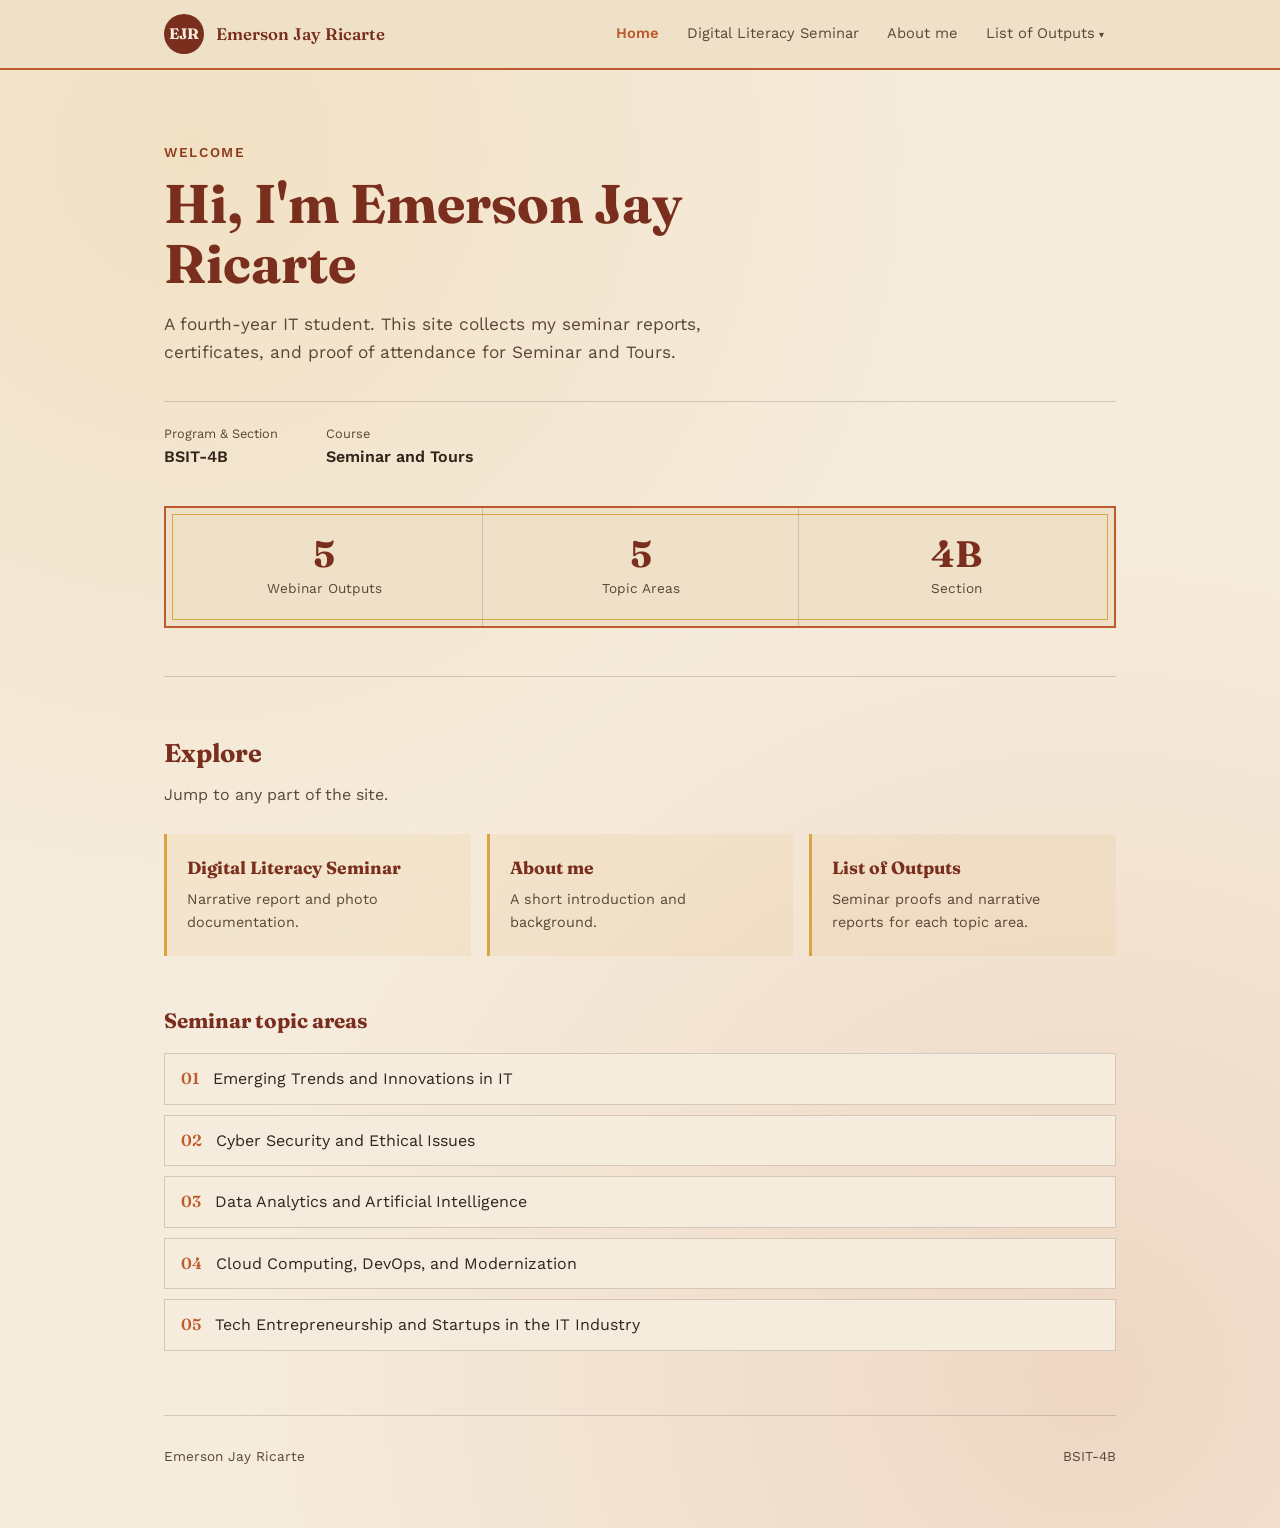
==== index.html @ 51076108 "Add files via upload" ====
<!DOCTYPE html>
<html lang="en">
<head>
<meta charset="UTF-8">
<meta name="viewport" content="width=device-width, initial-scale=1.0">
<title>Emerson Jay Ricarte — Home</title>
<meta name="description" content="Home page of Emerson Jay Ricarte's course requirement site.">
<link rel="preconnect" href="https://fonts.googleapis.com">
<link rel="preconnect" href="https://fonts.gstatic.com" crossorigin>
<link href="https://fonts.googleapis.com/css2?family=Fraunces:opsz,wght@9..144,400;9..144,600;9..144,700&family=Work+Sans:wght@400;500;600&family=Petit+Formal+Script&display=swap" rel="stylesheet">
<link rel="stylesheet" href="style.css">
<style>
.hero{ padding: 72px 0 48px; border-bottom: 1px solid var(--line); }
.hero .eyebrow{ text-transform: uppercase; letter-spacing: 0.12em; font-weight: 600; }
.hero h1{ font-size: clamp(2.2rem, 6vw, 3.4rem); font-weight: 700; line-height: 1.1; max-width: 16ch; }
.hero .intro{ margin-top: 18px; max-width: 52ch; color: var(--ink-soft); font-size: 1.08rem; }
.hero-facts{ display: flex; flex-wrap: wrap; gap: 14px 48px; margin-top: 34px; padding-top: 22px; border-top: 1px solid var(--line); }
.hero-facts .label{ font-size: 0.8rem; color: var(--ink-soft); }
.hero-facts .value{ font-weight: 600; color: var(--ink); }
.stats{ display: grid; grid-template-columns: repeat(3, 1fr); margin-top: 36px; background: var(--paper-deep); border: 2px solid var(--rust); position: relative; }
.stats::before{ content: ""; position: absolute; inset: 6px; border: 1px solid var(--gold); pointer-events: none; }
.stat{ padding: 26px 12px; text-align: center; }
.stat + .stat{ border-left: 1px solid var(--line); }
.stat .num{ display: block; font-family: 'Fraunces', serif; font-size: 2.3rem; font-weight: 700; color: var(--maroon); line-height: 1.1; }
.stat .cap{ display: block; margin-top: 4px; font-size: 0.85rem; color: var(--ink-soft); }
.explore{ padding: 56px 0 24px; }
.explore h2{ font-size: 1.6rem; }
.explore .lead{ margin: 8px 0 26px; color: var(--ink-soft); }
.card-grid{ display: grid; grid-template-columns: repeat(auto-fit, minmax(220px, 1fr)); gap: 16px; }
.card{ display: block; padding: 20px 20px 22px; text-decoration: none; background: rgba(217,164,65,0.10); border-left: 3px solid var(--gold); transition: transform .15s ease, background .15s ease; }
.card:hover{ transform: translateY(-2px); background: rgba(217,164,65,0.20); }
.card h3{ font-size: 1.1rem; margin-bottom: 6px; }
.card p{ margin: 0; color: var(--ink-soft); font-size: 0.9rem; }
.topics{ padding: 24px 0 64px; }
.topics h2{ font-size: 1.3rem; margin-bottom: 16px; }
.topic-list{ list-style: none; margin: 0; padding: 0; display: grid; gap: 10px; counter-reset: topic; }
.topic-list li{ counter-increment: topic; }
.topic-list a{ display: flex; align-items: center; gap: 14px; padding: 12px 16px; text-decoration: none; color: var(--ink); border: 1px solid var(--line); background: var(--paper); }
.topic-list a::before{ content: counter(topic, decimal-leading-zero); font-family: 'Fraunces', serif; font-weight: 600; color: var(--rust); }
.topic-list a:hover{ border-color: var(--rust); color: var(--rust-deep); }
@media (max-width: 560px){ .hero{ padding-top: 44px; } .stat .num{ font-size: 1.8rem; } }
</style>
</head>
<body>

<header class="site-header">
    <div class="site-header-inner">
      <a class="brand" href="about-me.html"><span class="brand-logo">EJR</span><span class="brand-name">Emerson Jay Ricarte</span></a>
      <nav class="site-nav"><ul><li class="current"><a href="index.html">Home</a></li>
        <li class=""><a href="digital-literacy-seminar.html">Digital Literacy Seminar</a></li>
        <li class=""><a href="about-me.html">About me</a></li>
        <li class="has-sub "><a href="list-of-outputs.html">List of Outputs</a><ul class="sub-nav">
          <li class=""><a href="emerging-trends-and-innovations-in-it.html">Emerging Trends and Innovations in IT</a></li>
          <li class=""><a href="cyber-security-and-ethical-issues.html">Cyber Security and Ethical Issues</a></li>
          <li class=""><a href="data-analytics-and-artificial-intelligence.html">Data Analytics and Artificial Intelligence</a></li>
          <li class=""><a href="cloud-computing-devops-and-modernization.html">Cloud Computing, DevOps, and Modernization</a></li>
          <li class=""><a href="tech-entrepreneurship-and-startups-in-the-it-industry.html">Tech Entrepreneurship and Startups in the IT Industry</a></li></ul></li></ul></nav>
    </div>
  </header>

<div class="wrap">
  <section class="hero">
    <div class="eyebrow">Welcome</div>
    <h1>Hi, I'm Emerson Jay Ricarte</h1>
    <p class="intro">A fourth-year IT student. This site collects my seminar reports, certificates, and proof of attendance for Seminar and Tours.</p>
    <div class="hero-facts">
      <div><div class="label">Program &amp; Section</div><div class="value">BSIT-4B</div></div>
      <div><div class="label">Course</div><div class="value">Seminar and Tours</div></div>
    </div>
    <div class="stats">
      <div class="stat"><span class="num">5</span><span class="cap">Webinar Outputs</span></div>
      <div class="stat"><span class="num">5</span><span class="cap">Topic Areas</span></div>
      <div class="stat"><span class="num">4B</span><span class="cap">Section</span></div>
    </div>
  </section>

  <section class="explore">
    <h2>Explore</h2>
    <p class="lead">Jump to any part of the site.</p>
    <div class="card-grid">
      <a class="card" href="digital-literacy-seminar.html"><h3>Digital Literacy Seminar</h3><p>Narrative report and photo documentation.</p></a>
      <a class="card" href="about-me.html"><h3>About me</h3><p>A short introduction and background.</p></a>
      <a class="card" href="list-of-outputs.html"><h3>List of Outputs</h3><p>Seminar proofs and narrative reports for each topic area.</p></a>
    </div>
  </section>

  <section class="topics">
    <h2>Seminar topic areas</h2>
    <ul class="topic-list">
      <li><a href="emerging-trends-and-innovations-in-it.html">Emerging Trends and Innovations in IT</a></li>
      <li><a href="cyber-security-and-ethical-issues.html">Cyber Security and Ethical Issues</a></li>
      <li><a href="data-analytics-and-artificial-intelligence.html">Data Analytics and Artificial Intelligence</a></li>
      <li><a href="cloud-computing-devops-and-modernization.html">Cloud Computing, DevOps, and Modernization</a></li>
      <li><a href="tech-entrepreneurship-and-startups-in-the-it-industry.html">Tech Entrepreneurship and Startups in the IT Industry</a></li>
    </ul>
  </section>

  <footer>
    <span>Emerson Jay Ricarte</span>
    <span>BSIT-4B</span>
  </footer>
</div>

<script src="script.js" defer></script>
</body>
</html>
---- style.css ----
:root{
  --paper: #F6ECDD;
  --paper-deep: #EFE0C8;
  --ink: #33231A;
  --ink-soft: #5A4636;
  --rust: #BE5A2B;
  --rust-deep: #8F3E1E;
  --gold: #D9A441;
  --maroon: #7A2E1D;
  --line: rgba(51, 35, 26, 0.18);
  --content-max: 760px;
}

@media (min-width: 900px){
  :root{ --content-max: 880px; }
}

@media (min-width: 1200px){
  :root{ --content-max: 1000px; }
}

@media (min-width: 1500px){
  :root{ --content-max: 1120px; }
}

*{ box-sizing: border-box; }

html, body{
  margin:0;
  padding:0;
  background: var(--paper);
  color: var(--ink);
  font-family: 'Work Sans', sans-serif;
  line-height: 1.6;
}

body{
  background-image:
    radial-gradient(circle at 15% 10%, rgba(217,164,65,0.16), transparent 45%),
    radial-gradient(circle at 85% 90%, rgba(190,90,43,0.14), transparent 50%);
}

h1, h2, h3{
  font-family: 'Fraunces', serif;
  color: var(--maroon);
  margin: 0;
}

a{ color: var(--rust-deep); }

.wrap{
  max-width: var(--content-max);
  margin: 0 auto;
  padding: 0 24px;
}

/* ---------- SITE NAV ---------- */
.site-header{
  background: var(--paper-deep);
  border-bottom: 2px solid var(--rust);
  position: sticky;
  top: 0;
  z-index: 50;
}

.site-header-inner{
  max-width: var(--content-max);
  margin: 0 auto;
  padding: 14px 24px;
  display: flex;
  align-items: center;
  justify-content: space-between;
  flex-wrap: wrap;
  gap: 14px;
}

.brand{
  display: flex;
  align-items: center;
  gap: 12px;
  text-decoration: none;
}

.brand-logo{
  width: 40px;
  height: 40px;
  border-radius: 50%;
  background: var(--maroon);
  color: var(--paper);
  font-family: 'Fraunces', serif;
  font-weight: 700;
  font-size: 0.95rem;
  display: flex;
  align-items: center;
  justify-content: center;
  flex-shrink: 0;
}

.brand-name{
  font-family: 'Fraunces', serif;
  color: var(--maroon);
  font-weight: 600;
  font-size: 1.05rem;
  text-decoration: none;
}

.site-nav{
  display: flex;
}

.site-nav > ul{
  list-style: none;
  display: flex;
  align-items: center;
  gap: 4px;
  margin: 0;
  padding: 0;
  flex-wrap: wrap;
}

.site-nav a{
  display: block;
  padding: 8px 12px;
  text-decoration: none;
  color: var(--ink-soft);
  font-size: 0.92rem;
  border-radius: 4px;
  white-space: nowrap;
}

.site-nav > ul > li > a:hover{
  background: rgba(190,90,43,0.10);
  color: var(--rust-deep);
}

.site-nav > ul > li.current > a,
.site-nav > ul > li.has-sub.current > a{
  color: var(--rust);
  font-weight: 600;
}

.site-nav li.has-sub{
  position: relative;
}

.site-nav .sub-nav{
  list-style: none;
  margin: 0;
  padding: 6px;
  position: absolute;
  top: 100%;
  left: 0;
  min-width: 260px;
  background: var(--paper);
  border: 1px solid var(--line);
  box-shadow: 0 8px 20px rgba(51,35,26,0.12);
  display: none;
  z-index: 20;
}

.site-nav li.has-sub:hover .sub-nav,
.site-nav li.has-sub:focus-within .sub-nav,
.site-nav li.has-sub.open .sub-nav{
  display: block;
}

.site-nav .sub-nav li a{
  font-size: 0.86rem;
  padding: 8px 10px;
}

.site-nav .sub-nav li.current a{
  color: var(--rust);
  font-weight: 600;
  background: rgba(217,164,65,0.14);
}

.site-nav .has-sub > a .caret{
  display: inline-block;
  margin-left: 4px;
  font-size: 0.7em;
  transition: transform 0.15s ease;
}

.site-nav .has-sub.open > a .caret{
  transform: rotate(180deg);
}

@media (max-width: 720px){
  .site-header-inner{ flex-direction: column; align-items: flex-start; }
  .site-nav{ width: 100%; }
  .site-nav > ul{ flex-direction: column; align-items: flex-start; width: 100%; }
  .site-nav .sub-nav{ position: static; display: block; border: none; box-shadow: none; padding-left: 14px; background: transparent; }
  .site-nav li.has-sub .sub-nav{ display: none; }
  .site-nav li.has-sub.current .sub-nav,
  .site-nav li.has-sub.open .sub-nav{ display: block; }
}

/* ---------- PAGE HEADER ---------- */
.page-header{
  padding: 56px 0 40px;
  border-bottom: 1px solid var(--line);
}

.eyebrow{
  font-size: 0.85rem;
  color: var(--rust-deep);
  letter-spacing: 0.02em;
  margin-bottom: 10px;
}

.page-header h1{
  font-size: clamp(2rem, 5vw, 2.9rem);
  font-weight: 700;
  line-height: 1.15;
  max-width: 18ch;
}

.page-header p.subhead{
  margin-top: 14px;
  max-width: 46ch;
  color: var(--ink-soft);
  font-size: 1.05rem;
}

.byline{
  margin-top: 26px;
  display:flex;
  align-items: baseline;
  gap: 10px;
  font-size: 0.95rem;
  color: var(--ink-soft);
}

.byline strong{
  font-family: 'Fraunces', serif;
  color: var(--maroon);
  font-size: 1.05rem;
}

/* ---------- CERTIFICATE CARD ---------- */
.certificate{
  margin: 48px 0;
  padding: 46px 40px;
  background: var(--paper-deep);
  border: 2px solid var(--rust);
  position: relative;
}

.certificate::before{
  content: "";
  position: absolute;
  inset: 10px;
  border: 1px solid var(--gold);
  pointer-events: none;
}

.certificate .kicker{
  text-align: center;
  color: var(--rust-deep);
  font-size: 0.8rem;
  letter-spacing: 0.08em;
}

.certificate .cert-title{
  text-align: center;
  font-size: 1.6rem;
  margin-top: 8px;
}

.certificate .cert-name{
  text-align: center;
  font-family: 'Petit Formal Script', cursive;
  font-size: 2.6rem;
  color: var(--maroon);
  margin: 22px 0 10px;
}

.certificate .cert-body{
  text-align: center;
  color: var(--ink-soft);
  max-width: 50ch;
  margin: 0 auto;
  font-size: 0.98rem;
}

.certificate .cert-meta{
  display:flex;
  justify-content: space-between;
  margin-top: 34px;
  padding-top: 18px;
  border-top: 1px dashed var(--line);
  font-size: 0.85rem;
  color: var(--ink-soft);
}

/* ---------- CERTIFICATE PHOTO ---------- */
.cert-photo-wrap{
  margin: 48px 0;
  padding: 14px;
  background: var(--paper-deep);
  border: 2px solid var(--rust);
  position: relative;
}

.cert-photo-wrap::before{
  content: "";
  position: absolute;
  inset: 8px;
  border: 1px solid var(--gold);
  pointer-events: none;
}

.cert-photo-wrap img{
  display: block;
  width: 100%;
  height: auto;
  border: 1px solid var(--line);
}

.cert-photo-caption{
  text-align: center;
  margin-top: 14px;
  color: var(--ink-soft);
  font-size: 0.85rem;
  letter-spacing: 0.02em;
}

/* ---------- REPORT ---------- */
.report h2{
  font-size: 1.5rem;
  margin-bottom: 4px;
}

.report .section-tag{
  color: var(--rust-deep);
  font-size: 0.85rem;
  margin-bottom: 18px;
}

.report p{
  color: var(--ink-soft);
  margin: 0 0 18px;
}

.report{
  padding: 12px 0 56px;
}

.pullquote{
  border-left: 3px solid var(--rust);
  padding-left: 20px;
  margin: 30px 0;
  font-family: 'Fraunces', serif;
  font-size: 1.15rem;
  color: var(--maroon);
  font-style: italic;
}

/* ---------- TAKEAWAYS ---------- */
.takeaways{
  padding: 40px 0 60px;
  border-top: 1px solid var(--line);
}

.takeaways h2{
  font-size: 1.4rem;
  margin-bottom: 24px;
}

.takeaway-list{
  display: grid;
  gap: 18px;
}

.takeaway-item{
  display:flex;
  gap: 16px;
  padding: 18px 20px;
  background: rgba(217,164,65,0.10);
  border-left: 3px solid var(--gold);
}

.takeaway-item .num{
  font-family: 'Fraunces', serif;
  color: var(--rust);
  font-weight: 600;
  font-size: 1.1rem;
  min-width: 1.5em;
}

.takeaway-item p{
  margin: 0;
  color: var(--ink-soft);
}

/* ---------- PLACEHOLDER PAGES ---------- */
.placeholder{
  padding: 90px 0 110px;
  text-align: center;
}

.placeholder .eyebrow{ text-align: center; }

.placeholder h1{
  font-size: clamp(1.7rem, 4.5vw, 2.4rem);
  max-width: none;
}

.placeholder p{
  margin: 18px auto 0;
  max-width: 44ch;
  color: var(--ink-soft);
}

.placeholder .badge{
  display: inline-block;
  margin-top: 26px;
  padding: 6px 16px;
  border: 1px dashed var(--rust);
  border-radius: 999px;
  color: var(--rust-deep);
  font-size: 0.8rem;
  letter-spacing: 0.04em;
}

/* ---------- FOOTER ---------- */
footer{
  padding: 30px 0 60px;
  border-top: 1px solid var(--line);
  color: var(--ink-soft);
  font-size: 0.85rem;
  display:flex;
  justify-content: space-between;
  flex-wrap: wrap;
  gap: 10px;
}

@media (max-width: 560px){
  .certificate{ padding: 32px 20px; }
  .certificate .cert-name{ font-size: 2rem; }
  .cert-meta{ flex-direction: column; gap: 6px; }
  footer{ flex-direction: column; }
}

/* ---------- ZOOMABLE IMAGES / LIGHTBOX ---------- */
.wrap img{
  cursor: zoom-in;
}

.lightbox-overlay{
  position: fixed;
  inset: 0;
  background: rgba(20, 14, 10, 0.92);
  z-index: 1000;
  display: flex;
  align-items: center;
  justify-content: center;
  padding: 60px 24px;
  overflow: auto;
  opacity: 0;
  animation: lightbox-fade-in 0.15s ease forwards;
}

@keyframes lightbox-fade-in{
  from{ opacity: 0; }
  to{ opacity: 1; }
}

.lightbox-overlay img{
  max-width: 90vw;
  max-height: 82vh;
  width: auto;
  height: auto;
  display: block;
  margin: auto;
  cursor: zoom-in;
  border: 2px solid var(--gold);
  box-shadow: 0 20px 60px rgba(0,0,0,0.5);
  background: var(--paper);
}

.lightbox-overlay img.is-zoomed{
  max-width: none;
  max-height: none;
  cursor: zoom-out;
}

.lightbox-close{
  position: fixed;
  top: 16px;
  right: 20px;
  width: 40px;
  height: 40px;
  border-radius: 50%;
  background: rgba(246,236,221,0.14);
  color: var(--paper);
  border: 1px solid rgba(246,236,221,0.4);
  font-size: 1.3rem;
  line-height: 1;
  cursor: pointer;
  display: flex;
  align-items: center;
  justify-content: center;
  z-index: 1001;
}

.lightbox-close:hover{
  background: rgba(246,236,221,0.24);
}

.lightbox-hint{
  position: fixed;
  bottom: 16px;
  left: 50%;
  transform: translateX(-50%);
  color: rgba(246,236,221,0.75);
  font-size: 0.78rem;
  letter-spacing: 0.02em;
  z-index: 1001;
  text-align: center;
  white-space: nowrap;
}

@media (max-width: 560px){
  .lightbox-overlay{ padding: 40px 12px; }
  .lightbox-hint{ font-size: 0.7rem; white-space: normal; padding: 0 16px; }
}
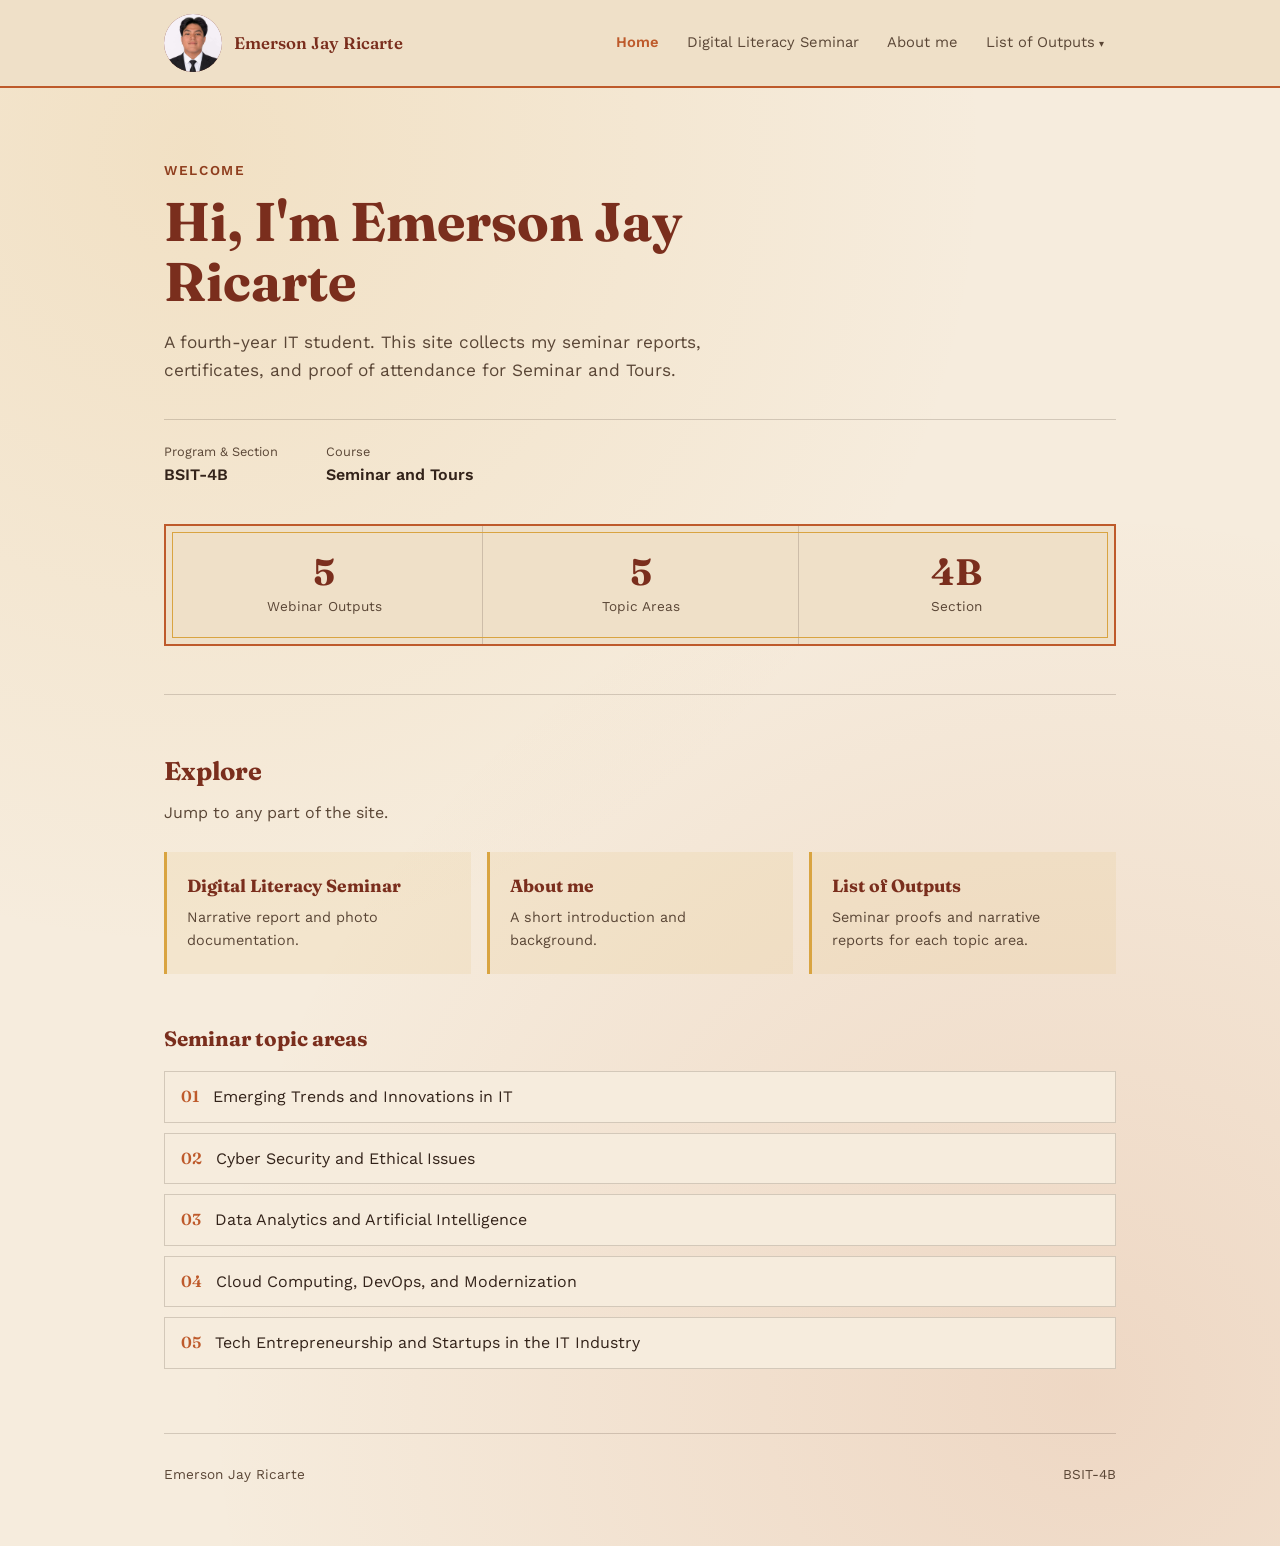
==== commit 9dc4b354: "Update index.html" ====
--- a/index.html
+++ b/index.html
@@ -45,7 +45,7 @@
 
 <header class="site-header">
     <div class="site-header-inner">
-      <a class="brand" href="about-me.html"><span class="brand-logo">EJR</span><span class="brand-name">Emerson Jay Ricarte</span></a>
+      <a class="brand" href="about-me.html"><span class="brand-logo"><img src="profile.jpg" alt="Emerson Jay Ricarte"></span><span class="brand-name">Emerson Jay Ricarte</span></a>
       <nav class="site-nav"><ul><li class="current"><a href="index.html">Home</a></li>
         <li class=""><a href="digital-literacy-seminar.html">Digital Literacy Seminar</a></li>
         <li class=""><a href="about-me.html">About me</a></li>
--- a/style.css
+++ b/style.css
@@ -1,4 +1,9 @@
 :root{
+  --paper: #F6ECDD;
+  --paper-deep: #EFE0C8;
+  --ink: #33231A;
+  --ink-soft: #5A4636;
+  --rust: #BE5A2B;:root{
   --paper: #F6ECDD;
   --paper-deep: #EFE0C8;
   --ink: #33231A;
@@ -82,8 +87,8 @@
 }
 
 .brand-logo{
-  width: 40px;
-  height: 40px;
+  width: 58px;
+  height: 58px;
   border-radius: 50%;
   background: var(--maroon);
   color: var(--paper);
@@ -94,6 +99,15 @@
   align-items: center;
   justify-content: center;
   flex-shrink: 0;
+  overflow: hidden;
+}
+
+.brand-logo img{
+  width: 100%;
+  height: 100%;
+  object-fit: cover;
+  object-position: center 30%;
+  display: block;
 }
 
 .brand-name{
@@ -526,3 +540,525 @@
   .lightbox-overlay{ padding: 40px 12px; }
   .lightbox-hint{ font-size: 0.7rem; white-space: normal; padding: 0 16px; }
 }
+  --rust-deep: #8F3E1E;
+  --gold: #D9A441;
+  --maroon: #7A2E1D;
+  --line: rgba(51, 35, 26, 0.18);
+  --content-max: 760px;
+}
+
+@media (min-width: 900px){
+  :root{ --content-max: 880px; }
+}
+
+@media (min-width: 1200px){
+  :root{ --content-max: 1000px; }
+}
+
+@media (min-width: 1500px){
+  :root{ --content-max: 1120px; }
+}
+
+*{ box-sizing: border-box; }
+
+html, body{
+  margin:0;
+  padding:0;
+  background: var(--paper);
+  color: var(--ink);
+  font-family: 'Work Sans', sans-serif;
+  line-height: 1.6;
+}
+
+body{
+  background-image:
+    radial-gradient(circle at 15% 10%, rgba(217,164,65,0.16), transparent 45%),
+    radial-gradient(circle at 85% 90%, rgba(190,90,43,0.14), transparent 50%);
+}
+
+h1, h2, h3{
+  font-family: 'Fraunces', serif;
+  color: var(--maroon);
+  margin: 0;
+}
+
+a{ color: var(--rust-deep); }
+
+.wrap{
+  max-width: var(--content-max);
+  margin: 0 auto;
+  padding: 0 24px;
+}
+
+/* ---------- SITE NAV ---------- */
+.site-header{
+  background: var(--paper-deep);
+  border-bottom: 2px solid var(--rust);
+  position: sticky;
+  top: 0;
+  z-index: 50;
+}
+
+.site-header-inner{
+  max-width: var(--content-max);
+  margin: 0 auto;
+  padding: 14px 24px;
+  display: flex;
+  align-items: center;
+  justify-content: space-between;
+  flex-wrap: wrap;
+  gap: 14px;
+}
+
+.brand{
+  display: flex;
+  align-items: center;
+  gap: 12px;
+  text-decoration: none;
+}
+
+.brand-logo{
+  width: 40px;
+  height: 40px;
+  border-radius: 50%;
+  background: var(--maroon);
+  color: var(--paper);
+  font-family: 'Fraunces', serif;
+  font-weight: 700;
+  font-size: 0.95rem;
+  display: flex;
+  align-items: center;
+  justify-content: center;
+  flex-shrink: 0;
+}
+
+.brand-name{
+  font-family: 'Fraunces', serif;
+  color: var(--maroon);
+  font-weight: 600;
+  font-size: 1.05rem;
+  text-decoration: none;
+}
+
+.site-nav{
+  display: flex;
+}
+
+.site-nav > ul{
+  list-style: none;
+  display: flex;
+  align-items: center;
+  gap: 4px;
+  margin: 0;
+  padding: 0;
+  flex-wrap: wrap;
+}
+
+.site-nav a{
+  display: block;
+  padding: 8px 12px;
+  text-decoration: none;
+  color: var(--ink-soft);
+  font-size: 0.92rem;
+  border-radius: 4px;
+  white-space: nowrap;
+}
+
+.site-nav > ul > li > a:hover{
+  background: rgba(190,90,43,0.10);
+  color: var(--rust-deep);
+}
+
+.site-nav > ul > li.current > a,
+.site-nav > ul > li.has-sub.current > a{
+  color: var(--rust);
+  font-weight: 600;
+}
+
+.site-nav li.has-sub{
+  position: relative;
+}
+
+.site-nav .sub-nav{
+  list-style: none;
+  margin: 0;
+  padding: 6px;
+  position: absolute;
+  top: 100%;
+  left: 0;
+  min-width: 260px;
+  background: var(--paper);
+  border: 1px solid var(--line);
+  box-shadow: 0 8px 20px rgba(51,35,26,0.12);
+  display: none;
+  z-index: 20;
+}
+
+.site-nav li.has-sub:hover .sub-nav,
+.site-nav li.has-sub:focus-within .sub-nav,
+.site-nav li.has-sub.open .sub-nav{
+  display: block;
+}
+
+.site-nav .sub-nav li a{
+  font-size: 0.86rem;
+  padding: 8px 10px;
+}
+
+.site-nav .sub-nav li.current a{
+  color: var(--rust);
+  font-weight: 600;
+  background: rgba(217,164,65,0.14);
+}
+
+.site-nav .has-sub > a .caret{
+  display: inline-block;
+  margin-left: 4px;
+  font-size: 0.7em;
+  transition: transform 0.15s ease;
+}
+
+.site-nav .has-sub.open > a .caret{
+  transform: rotate(180deg);
+}
+
+@media (max-width: 720px){
+  .site-header-inner{ flex-direction: column; align-items: flex-start; }
+  .site-nav{ width: 100%; }
+  .site-nav > ul{ flex-direction: column; align-items: flex-start; width: 100%; }
+  .site-nav .sub-nav{ position: static; display: block; border: none; box-shadow: none; padding-left: 14px; background: transparent; }
+  .site-nav li.has-sub .sub-nav{ display: none; }
+  .site-nav li.has-sub.current .sub-nav,
+  .site-nav li.has-sub.open .sub-nav{ display: block; }
+}
+
+/* ---------- PAGE HEADER ---------- */
+.page-header{
+  padding: 56px 0 40px;
+  border-bottom: 1px solid var(--line);
+}
+
+.eyebrow{
+  font-size: 0.85rem;
+  color: var(--rust-deep);
+  letter-spacing: 0.02em;
+  margin-bottom: 10px;
+}
+
+.page-header h1{
+  font-size: clamp(2rem, 5vw, 2.9rem);
+  font-weight: 700;
+  line-height: 1.15;
+  max-width: 18ch;
+}
+
+.page-header p.subhead{
+  margin-top: 14px;
+  max-width: 46ch;
+  color: var(--ink-soft);
+  font-size: 1.05rem;
+}
+
+.byline{
+  margin-top: 26px;
+  display:flex;
+  align-items: baseline;
+  gap: 10px;
+  font-size: 0.95rem;
+  color: var(--ink-soft);
+}
+
+.byline strong{
+  font-family: 'Fraunces', serif;
+  color: var(--maroon);
+  font-size: 1.05rem;
+}
+
+/* ---------- CERTIFICATE CARD ---------- */
+.certificate{
+  margin: 48px 0;
+  padding: 46px 40px;
+  background: var(--paper-deep);
+  border: 2px solid var(--rust);
+  position: relative;
+}
+
+.certificate::before{
+  content: "";
+  position: absolute;
+  inset: 10px;
+  border: 1px solid var(--gold);
+  pointer-events: none;
+}
+
+.certificate .kicker{
+  text-align: center;
+  color: var(--rust-deep);
+  font-size: 0.8rem;
+  letter-spacing: 0.08em;
+}
+
+.certificate .cert-title{
+  text-align: center;
+  font-size: 1.6rem;
+  margin-top: 8px;
+}
+
+.certificate .cert-name{
+  text-align: center;
+  font-family: 'Petit Formal Script', cursive;
+  font-size: 2.6rem;
+  color: var(--maroon);
+  margin: 22px 0 10px;
+}
+
+.certificate .cert-body{
+  text-align: center;
+  color: var(--ink-soft);
+  max-width: 50ch;
+  margin: 0 auto;
+  font-size: 0.98rem;
+}
+
+.certificate .cert-meta{
+  display:flex;
+  justify-content: space-between;
+  margin-top: 34px;
+  padding-top: 18px;
+  border-top: 1px dashed var(--line);
+  font-size: 0.85rem;
+  color: var(--ink-soft);
+}
+
+/* ---------- CERTIFICATE PHOTO ---------- */
+.cert-photo-wrap{
+  margin: 48px 0;
+  padding: 14px;
+  background: var(--paper-deep);
+  border: 2px solid var(--rust);
+  position: relative;
+}
+
+.cert-photo-wrap::before{
+  content: "";
+  position: absolute;
+  inset: 8px;
+  border: 1px solid var(--gold);
+  pointer-events: none;
+}
+
+.cert-photo-wrap img{
+  display: block;
+  width: 100%;
+  height: auto;
+  border: 1px solid var(--line);
+}
+
+.cert-photo-caption{
+  text-align: center;
+  margin-top: 14px;
+  color: var(--ink-soft);
+  font-size: 0.85rem;
+  letter-spacing: 0.02em;
+}
+
+/* ---------- REPORT ---------- */
+.report h2{
+  font-size: 1.5rem;
+  margin-bottom: 4px;
+}
+
+.report .section-tag{
+  color: var(--rust-deep);
+  font-size: 0.85rem;
+  margin-bottom: 18px;
+}
+
+.report p{
+  color: var(--ink-soft);
+  margin: 0 0 18px;
+}
+
+.report{
+  padding: 12px 0 56px;
+}
+
+.pullquote{
+  border-left: 3px solid var(--rust);
+  padding-left: 20px;
+  margin: 30px 0;
+  font-family: 'Fraunces', serif;
+  font-size: 1.15rem;
+  color: var(--maroon);
+  font-style: italic;
+}
+
+/* ---------- TAKEAWAYS ---------- */
+.takeaways{
+  padding: 40px 0 60px;
+  border-top: 1px solid var(--line);
+}
+
+.takeaways h2{
+  font-size: 1.4rem;
+  margin-bottom: 24px;
+}
+
+.takeaway-list{
+  display: grid;
+  gap: 18px;
+}
+
+.takeaway-item{
+  display:flex;
+  gap: 16px;
+  padding: 18px 20px;
+  background: rgba(217,164,65,0.10);
+  border-left: 3px solid var(--gold);
+}
+
+.takeaway-item .num{
+  font-family: 'Fraunces', serif;
+  color: var(--rust);
+  font-weight: 600;
+  font-size: 1.1rem;
+  min-width: 1.5em;
+}
+
+.takeaway-item p{
+  margin: 0;
+  color: var(--ink-soft);
+}
+
+/* ---------- PLACEHOLDER PAGES ---------- */
+.placeholder{
+  padding: 90px 0 110px;
+  text-align: center;
+}
+
+.placeholder .eyebrow{ text-align: center; }
+
+.placeholder h1{
+  font-size: clamp(1.7rem, 4.5vw, 2.4rem);
+  max-width: none;
+}
+
+.placeholder p{
+  margin: 18px auto 0;
+  max-width: 44ch;
+  color: var(--ink-soft);
+}
+
+.placeholder .badge{
+  display: inline-block;
+  margin-top: 26px;
+  padding: 6px 16px;
+  border: 1px dashed var(--rust);
+  border-radius: 999px;
+  color: var(--rust-deep);
+  font-size: 0.8rem;
+  letter-spacing: 0.04em;
+}
+
+/* ---------- FOOTER ---------- */
+footer{
+  padding: 30px 0 60px;
+  border-top: 1px solid var(--line);
+  color: var(--ink-soft);
+  font-size: 0.85rem;
+  display:flex;
+  justify-content: space-between;
+  flex-wrap: wrap;
+  gap: 10px;
+}
+
+@media (max-width: 560px){
+  .certificate{ padding: 32px 20px; }
+  .certificate .cert-name{ font-size: 2rem; }
+  .cert-meta{ flex-direction: column; gap: 6px; }
+  footer{ flex-direction: column; }
+}
+
+/* ---------- ZOOMABLE IMAGES / LIGHTBOX ---------- */
+.wrap img{
+  cursor: zoom-in;
+}
+
+.lightbox-overlay{
+  position: fixed;
+  inset: 0;
+  background: rgba(20, 14, 10, 0.92);
+  z-index: 1000;
+  display: flex;
+  align-items: center;
+  justify-content: center;
+  padding: 60px 24px;
+  overflow: auto;
+  opacity: 0;
+  animation: lightbox-fade-in 0.15s ease forwards;
+}
+
+@keyframes lightbox-fade-in{
+  from{ opacity: 0; }
+  to{ opacity: 1; }
+}
+
+.lightbox-overlay img{
+  max-width: 90vw;
+  max-height: 82vh;
+  width: auto;
+  height: auto;
+  display: block;
+  margin: auto;
+  cursor: zoom-in;
+  border: 2px solid var(--gold);
+  box-shadow: 0 20px 60px rgba(0,0,0,0.5);
+  background: var(--paper);
+}
+
+.lightbox-overlay img.is-zoomed{
+  max-width: none;
+  max-height: none;
+  cursor: zoom-out;
+}
+
+.lightbox-close{
+  position: fixed;
+  top: 16px;
+  right: 20px;
+  width: 40px;
+  height: 40px;
+  border-radius: 50%;
+  background: rgba(246,236,221,0.14);
+  color: var(--paper);
+  border: 1px solid rgba(246,236,221,0.4);
+  font-size: 1.3rem;
+  line-height: 1;
+  cursor: pointer;
+  display: flex;
+  align-items: center;
+  justify-content: center;
+  z-index: 1001;
+}
+
+.lightbox-close:hover{
+  background: rgba(246,236,221,0.24);
+}
+
+.lightbox-hint{
+  position: fixed;
+  bottom: 16px;
+  left: 50%;
+  transform: translateX(-50%);
+  color: rgba(246,236,221,0.75);
+  font-size: 0.78rem;
+  letter-spacing: 0.02em;
+  z-index: 1001;
+  text-align: center;
+  white-space: nowrap;
+}
+
+@media (max-width: 560px){
+  .lightbox-overlay{ padding: 40px 12px; }
+  .lightbox-hint{ font-size: 0.7rem; white-space: normal; padding: 0 16px; }
+}
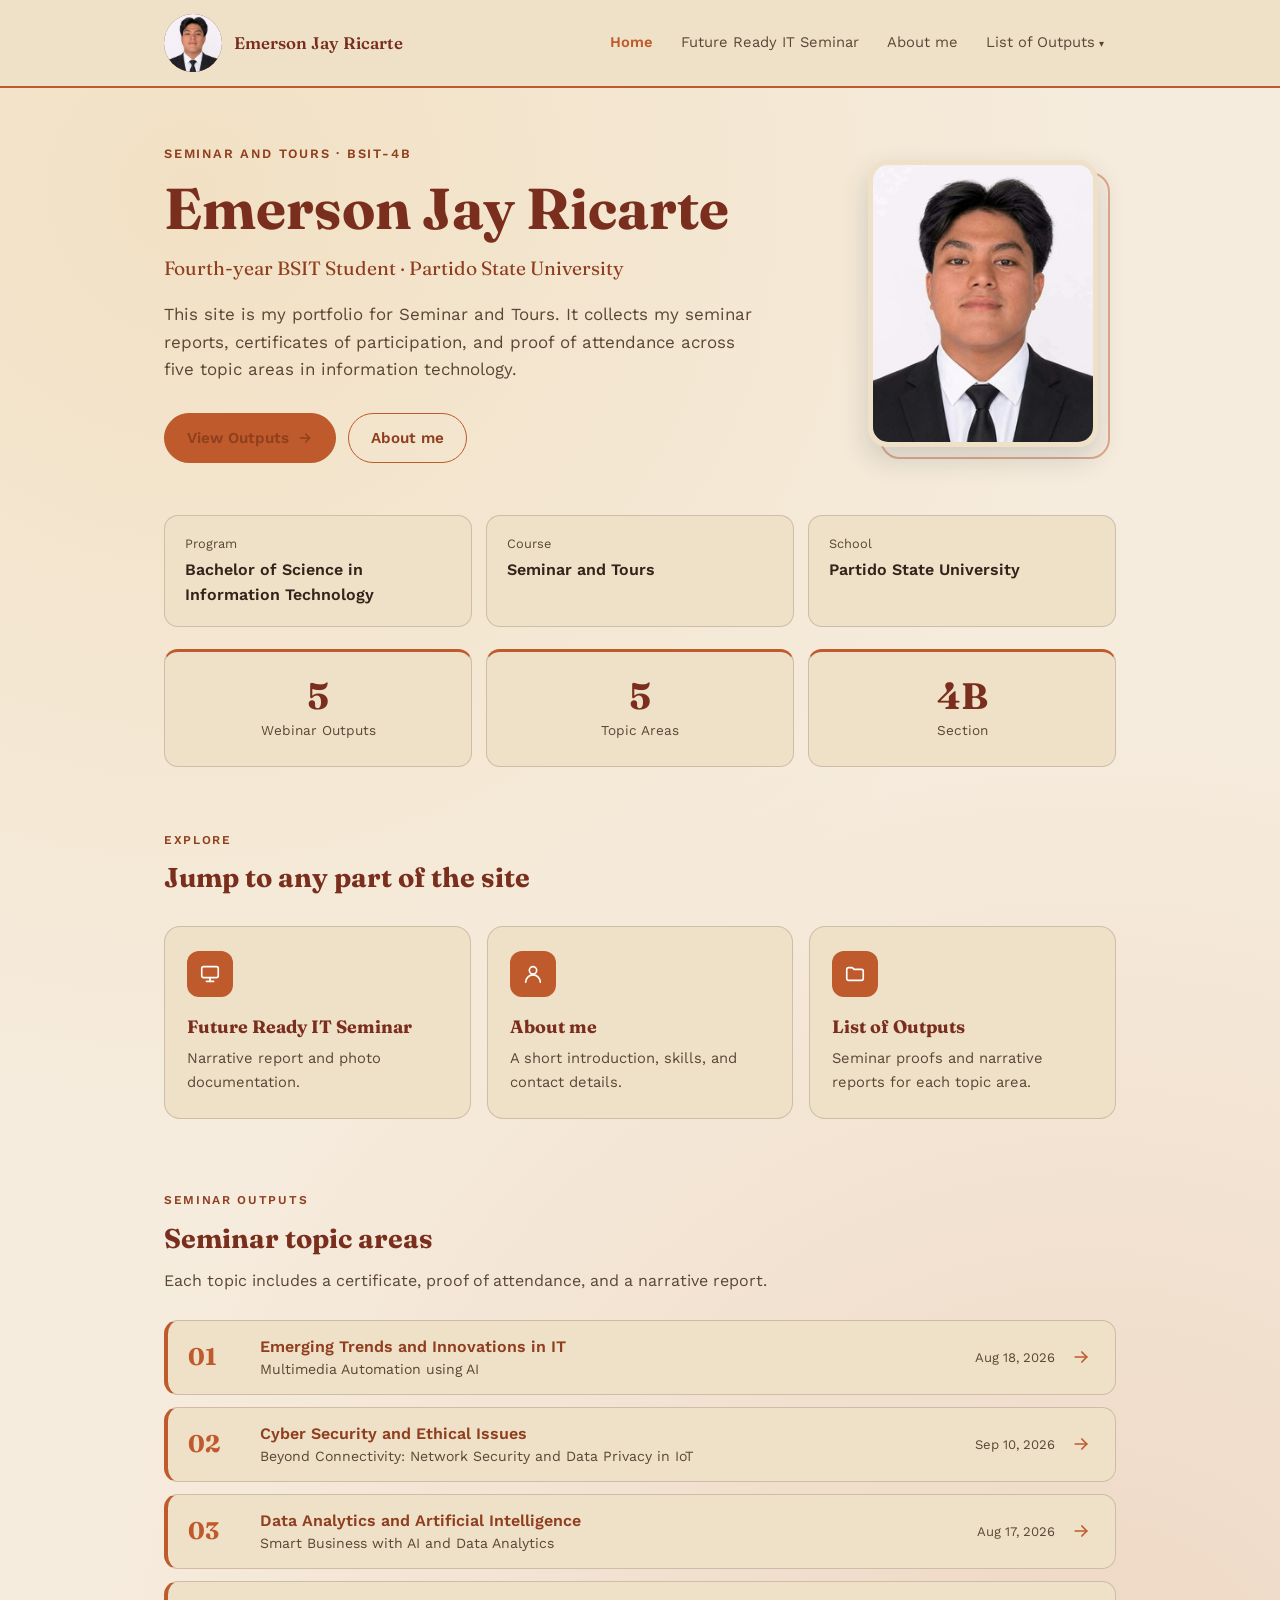
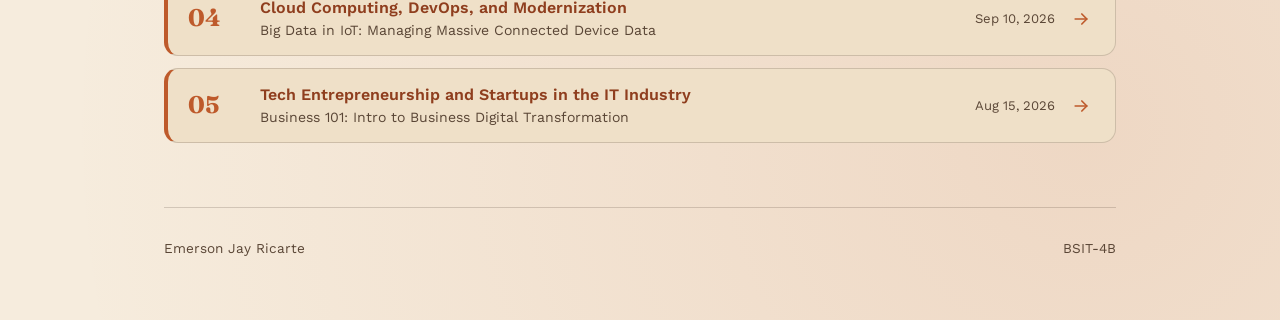
==== commit 790d27af: "Update index.html" ====
--- a/index.html
+++ b/index.html
@@ -10,35 +10,67 @@
 <link href="https://fonts.googleapis.com/css2?family=Fraunces:opsz,wght@9..144,400;9..144,600;9..144,700&family=Work+Sans:wght@400;500;600&family=Petit+Formal+Script&display=swap" rel="stylesheet">
 <link rel="stylesheet" href="style.css">
 <style>
-.hero{ padding: 72px 0 48px; border-bottom: 1px solid var(--line); }
-.hero .eyebrow{ text-transform: uppercase; letter-spacing: 0.12em; font-weight: 600; }
-.hero h1{ font-size: clamp(2.2rem, 6vw, 3.4rem); font-weight: 700; line-height: 1.1; max-width: 16ch; }
-.hero .intro{ margin-top: 18px; max-width: 52ch; color: var(--ink-soft); font-size: 1.08rem; }
-.hero-facts{ display: flex; flex-wrap: wrap; gap: 14px 48px; margin-top: 34px; padding-top: 22px; border-top: 1px solid var(--line); }
-.hero-facts .label{ font-size: 0.8rem; color: var(--ink-soft); }
-.hero-facts .value{ font-weight: 600; color: var(--ink); }
-.stats{ display: grid; grid-template-columns: repeat(3, 1fr); margin-top: 36px; background: var(--paper-deep); border: 2px solid var(--rust); position: relative; }
-.stats::before{ content: ""; position: absolute; inset: 6px; border: 1px solid var(--gold); pointer-events: none; }
-.stat{ padding: 26px 12px; text-align: center; }
-.stat + .stat{ border-left: 1px solid var(--line); }
-.stat .num{ display: block; font-family: 'Fraunces', serif; font-size: 2.3rem; font-weight: 700; color: var(--maroon); line-height: 1.1; }
-.stat .cap{ display: block; margin-top: 4px; font-size: 0.85rem; color: var(--ink-soft); }
-.explore{ padding: 56px 0 24px; }
-.explore h2{ font-size: 1.6rem; }
-.explore .lead{ margin: 8px 0 26px; color: var(--ink-soft); }
-.card-grid{ display: grid; grid-template-columns: repeat(auto-fit, minmax(220px, 1fr)); gap: 16px; }
-.card{ display: block; padding: 20px 20px 22px; text-decoration: none; background: rgba(217,164,65,0.10); border-left: 3px solid var(--gold); transition: transform .15s ease, background .15s ease; }
-.card:hover{ transform: translateY(-2px); background: rgba(217,164,65,0.20); }
-.card h3{ font-size: 1.1rem; margin-bottom: 6px; }
-.card p{ margin: 0; color: var(--ink-soft); font-size: 0.9rem; }
-.topics{ padding: 24px 0 64px; }
-.topics h2{ font-size: 1.3rem; margin-bottom: 16px; }
-.topic-list{ list-style: none; margin: 0; padding: 0; display: grid; gap: 10px; counter-reset: topic; }
-.topic-list li{ counter-increment: topic; }
-.topic-list a{ display: flex; align-items: center; gap: 14px; padding: 12px 16px; text-decoration: none; color: var(--ink); border: 1px solid var(--line); background: var(--paper); }
-.topic-list a::before{ content: counter(topic, decimal-leading-zero); font-family: 'Fraunces', serif; font-weight: 600; color: var(--rust); }
-.topic-list a:hover{ border-color: var(--rust); color: var(--rust-deep); }
-@media (max-width: 560px){ .hero{ padding-top: 44px; } .stat .num{ font-size: 1.8rem; } }
+.hero{ display:grid; grid-template-columns: 1fr auto; gap: 48px; align-items:center; padding: 56px 0 44px; }
+.hero .eyebrow{ text-transform: uppercase; letter-spacing: 0.14em; font-weight: 600; font-size: 0.8rem; color: var(--rust-deep); margin-bottom: 14px; }
+.hero h1{ font-size: clamp(2.3rem, 5.5vw, 3.6rem); font-weight: 700; line-height: 1.08; }
+.hero .role{ margin-top: 12px; font-family:'Fraunces',serif; font-size: 1.2rem; color: var(--rust-deep); }
+.hero .intro{ margin-top: 18px; max-width: 54ch; color: var(--ink-soft); font-size: 1.06rem; }
+.cta{ display:flex; flex-wrap:wrap; gap: 12px; margin-top: 30px; }
+.btn{ display:inline-flex; align-items:center; gap: 8px; padding: 12px 22px; border-radius: 999px; font-weight: 600; font-size: 0.95rem; text-decoration:none; border: 1px solid var(--rust); transition: transform .15s ease, background .15s ease; }
+.btn:hover{ transform: translateY(-2px); }
+.btn-primary{ background: var(--rust); color: #fff; }
+.btn-primary:hover{ background: var(--rust-deep); }
+.btn-ghost{ background: transparent; color: var(--rust-deep); }
+.btn-ghost:hover{ background: rgba(47,127,193,0.12); }
+.btn svg{ width: 16px; height: 16px; stroke: currentColor; fill:none; stroke-width: 2; stroke-linecap: round; stroke-linejoin: round; }
+
+.hero-photo{ position: relative; max-width: 230px; justify-self: end; width: 100%; margin-right: 18px; }
+.hero-photo::before{ content:""; position:absolute; inset: 12px -12px -12px 12px; border: 2px solid var(--rust); border-radius: 20px; opacity: .45; }
+.hero-photo img{ position: relative; display:block; width:100%; aspect-ratio: 4/5; object-fit: cover; object-position: center 25%; border-radius: 20px; border: 5px solid var(--paper-deep); box-shadow: 0 12px 28px rgba(18,38,58,0.16); }
+
+.facts{ display:grid; grid-template-columns: repeat(auto-fit, minmax(180px, 1fr)); gap: 14px; padding: 8px 0 8px; }
+.fact{ padding: 18px 20px; background: var(--paper-deep); border: 1px solid var(--line); border-radius: 14px; }
+.fact .label{ font-size: 0.8rem; color: var(--ink-soft); }
+.fact .value{ margin-top: 2px; font-weight: 600; color: var(--ink); }
+
+.stats{ display:grid; grid-template-columns: repeat(3, 1fr); gap: 14px; margin-top: 14px; }
+.stat{ padding: 24px 12px; text-align:center; background: var(--paper-deep); border: 1px solid var(--line); border-radius: 14px; border-top: 3px solid var(--rust); }
+.stat .num{ display:block; font-family:'Fraunces',serif; font-size: 2.3rem; font-weight: 700; color: var(--maroon); line-height: 1.1; }
+.stat .cap{ display:block; margin-top: 4px; font-size: 0.85rem; color: var(--ink-soft); }
+
+.section{ padding: 64px 0 8px; }
+.section-head{ margin-bottom: 26px; }
+.section-head .kicker{ text-transform: uppercase; letter-spacing: 0.14em; font-size: 0.75rem; font-weight: 600; color: var(--rust-deep); }
+.section-head h2{ font-size: 1.7rem; margin-top: 6px; }
+.section-head p{ margin: 8px 0 0; color: var(--ink-soft); }
+
+.card-grid{ display:grid; grid-template-columns: repeat(auto-fit, minmax(240px, 1fr)); gap: 16px; }
+.card{ display:block; padding: 24px 22px; text-decoration:none; background: var(--paper-deep); border: 1px solid var(--line); border-radius: 16px; color: var(--ink); transition: transform .15s ease, border-color .15s ease, box-shadow .15s ease; }
+.card:hover{ transform: translateY(-3px); border-color: var(--rust); box-shadow: 0 10px 24px rgba(18,38,58,0.12); }
+.card .ico{ width: 46px; height: 46px; border-radius: 12px; background: var(--rust); display:flex; align-items:center; justify-content:center; margin-bottom: 16px; }
+.card .ico svg{ width: 22px; height: 22px; stroke:#fff; fill:none; stroke-width: 1.8; stroke-linecap: round; stroke-linejoin: round; }
+.card h3{ font-size: 1.12rem; margin-bottom: 6px; }
+.card p{ margin:0; color: var(--ink-soft); font-size: 0.92rem; }
+
+.topic-list{ list-style:none; margin:0; padding:0; display:grid; gap: 12px; }
+.topic{ display:grid; grid-template-columns: 56px 1fr auto 24px; gap: 16px; align-items:center; padding: 16px 20px; text-decoration:none; color: var(--ink); background: var(--paper-deep); border: 1px solid var(--line); border-left: 4px solid var(--rust); border-radius: 14px; transition: transform .15s ease, border-color .15s ease; }
+.topic:hover{ transform: translateX(4px); border-color: var(--rust); }
+.topic .no{ font-family:'Fraunces',serif; font-size: 1.5rem; font-weight: 700; color: var(--rust); }
+.topic .t{ font-weight: 600; line-height: 1.3; }
+.topic .s{ display:block; margin-top: 2px; font-weight: 400; font-size: 0.88rem; color: var(--ink-soft); }
+.topic .d{ font-size: 0.82rem; color: var(--ink-soft); white-space: nowrap; }
+.topic .go{ width: 20px; height: 20px; stroke: var(--rust); fill:none; stroke-width: 2; stroke-linecap: round; stroke-linejoin: round; }
+.section.last{ padding-bottom: 64px; }
+
+@media (max-width: 820px){
+  .hero{ grid-template-columns: 1fr; gap: 40px; padding-top: 44px; }
+  .hero-photo{ justify-self: start; max-width: 200px; margin-right: 0; }
+}
+@media (max-width: 560px){
+  .stat .num{ font-size: 1.8rem; }
+  .topic{ grid-template-columns: 40px 1fr 20px; }
+  .topic .d{ display:none; }
+}
 </style>
 </head>
 <body>
@@ -47,7 +79,7 @@
     <div class="site-header-inner">
       <a class="brand" href="about-me.html"><span class="brand-logo"><img src="profile.jpg" alt="Emerson Jay Ricarte"></span><span class="brand-name">Emerson Jay Ricarte</span></a>
       <nav class="site-nav"><ul><li class="current"><a href="index.html">Home</a></li>
-        <li class=""><a href="digital-literacy-seminar.html">Digital Literacy Seminar</a></li>
+        <li class=""><a href="future-ready-it-seminar.html">Future Ready IT Seminar</a></li>
         <li class=""><a href="about-me.html">About me</a></li>
         <li class="has-sub "><a href="list-of-outputs.html">List of Outputs</a><ul class="sub-nav">
           <li class=""><a href="emerging-trends-and-innovations-in-it.html">Emerging Trends and Innovations in IT</a></li>
@@ -60,38 +92,55 @@
 
 <div class="wrap">
   <section class="hero">
-    <div class="eyebrow">Welcome</div>
-    <h1>Hi, I'm Emerson Jay Ricarte</h1>
-    <p class="intro">A fourth-year IT student. This site collects my seminar reports, certificates, and proof of attendance for Seminar and Tours.</p>
-    <div class="hero-facts">
-      <div><div class="label">Program &amp; Section</div><div class="value">BSIT-4B</div></div>
-      <div><div class="label">Course</div><div class="value">Seminar and Tours</div></div>
+    <div class="hero-text">
+      <div class="eyebrow">Seminar and Tours · BSIT-4B</div>
+      <h1>Emerson Jay Ricarte</h1>
+      <div class="role">Fourth-year BSIT Student · Partido State University</div>
+      <p class="intro">This site is my portfolio for Seminar and Tours. It collects my seminar reports, certificates of participation, and proof of attendance across five topic areas in information technology.</p>
+      <div class="cta">
+        <a class="btn btn-primary" href="list-of-outputs.html">View Outputs <svg viewBox="0 0 24 24" aria-hidden="true"><path d="M5 12h14"/><path d="m13 6 6 6-6 6"/></svg></a>
+        <a class="btn btn-ghost" href="about-me.html">About me</a>
+      </div>
     </div>
-    <div class="stats">
-      <div class="stat"><span class="num">5</span><span class="cap">Webinar Outputs</span></div>
-      <div class="stat"><span class="num">5</span><span class="cap">Topic Areas</span></div>
-      <div class="stat"><span class="num">4B</span><span class="cap">Section</span></div>
+    <div class="hero-photo"><img src="profile.jpg" alt="Emerson Jay Ricarte"></div>
+  </section>
+
+  <section class="facts" aria-label="Quick facts">
+    <div class="fact"><div class="label">Program</div><div class="value">Bachelor of Science in Information Technology</div></div>
+    <div class="fact"><div class="label">Course</div><div class="value">Seminar and Tours</div></div>
+    <div class="fact"><div class="label">School</div><div class="value">Partido State University</div></div>
+  </section>
+
+  <div class="stats">
+    <div class="stat"><span class="num">5</span><span class="cap">Webinar Outputs</span></div>
+    <div class="stat"><span class="num">5</span><span class="cap">Topic Areas</span></div>
+    <div class="stat"><span class="num">4B</span><span class="cap">Section</span></div>
+  </div>
+
+  <section class="section">
+    <div class="section-head">
+      <div class="kicker">Explore</div>
+      <h2>Jump to any part of the site</h2>
+    </div>
+    <div class="card-grid">
+      <a class="card" href="future-ready-it-seminar.html"><div class="ico"><svg viewBox="0 0 24 24" aria-hidden="true"><rect x="3" y="4" width="18" height="12" rx="2"/><path d="M8 20h8M12 16v4"/></svg></div><h3>Future Ready IT Seminar</h3><p>Narrative report and photo documentation.</p></a>
+      <a class="card" href="about-me.html"><div class="ico"><svg viewBox="0 0 24 24" aria-hidden="true"><circle cx="12" cy="8" r="4"/><path d="M4 21a8 8 0 0 1 16 0"/></svg></div><h3>About me</h3><p>A short introduction, skills, and contact details.</p></a>
+      <a class="card" href="list-of-outputs.html"><div class="ico"><svg viewBox="0 0 24 24" aria-hidden="true"><path d="M3 7a2 2 0 0 1 2-2h4l2 2h8a2 2 0 0 1 2 2v8a2 2 0 0 1-2 2H5a2 2 0 0 1-2-2z"/></svg></div><h3>List of Outputs</h3><p>Seminar proofs and narrative reports for each topic area.</p></a>
     </div>
   </section>
 
-  <section class="explore">
-    <h2>Explore</h2>
-    <p class="lead">Jump to any part of the site.</p>
-    <div class="card-grid">
-      <a class="card" href="digital-literacy-seminar.html"><h3>Digital Literacy Seminar</h3><p>Narrative report and photo documentation.</p></a>
-      <a class="card" href="about-me.html"><h3>About me</h3><p>A short introduction and background.</p></a>
-      <a class="card" href="list-of-outputs.html"><h3>List of Outputs</h3><p>Seminar proofs and narrative reports for each topic area.</p></a>
+  <section class="section last">
+    <div class="section-head">
+      <div class="kicker">Seminar Outputs</div>
+      <h2>Seminar topic areas</h2>
+      <p>Each topic includes a certificate, proof of attendance, and a narrative report.</p>
     </div>
-  </section>
-
-  <section class="topics">
-    <h2>Seminar topic areas</h2>
     <ul class="topic-list">
-      <li><a href="emerging-trends-and-innovations-in-it.html">Emerging Trends and Innovations in IT</a></li>
-      <li><a href="cyber-security-and-ethical-issues.html">Cyber Security and Ethical Issues</a></li>
-      <li><a href="data-analytics-and-artificial-intelligence.html">Data Analytics and Artificial Intelligence</a></li>
-      <li><a href="cloud-computing-devops-and-modernization.html">Cloud Computing, DevOps, and Modernization</a></li>
-      <li><a href="tech-entrepreneurship-and-startups-in-the-it-industry.html">Tech Entrepreneurship and Startups in the IT Industry</a></li>
+      <li><a class="topic" href="emerging-trends-and-innovations-in-it.html"><span class="no">01</span><span class="t">Emerging Trends and Innovations in IT<span class="s">Multimedia Automation using AI</span></span><span class="d">Aug 18, 2026</span><svg class="go" viewBox="0 0 24 24" aria-hidden="true"><path d="M5 12h14"/><path d="m13 6 6 6-6 6"/></svg></a></li>
+      <li><a class="topic" href="cyber-security-and-ethical-issues.html"><span class="no">02</span><span class="t">Cyber Security and Ethical Issues<span class="s">Beyond Connectivity: Network Security and Data Privacy in IoT</span></span><span class="d">Sep 10, 2026</span><svg class="go" viewBox="0 0 24 24" aria-hidden="true"><path d="M5 12h14"/><path d="m13 6 6 6-6 6"/></svg></a></li>
+      <li><a class="topic" href="data-analytics-and-artificial-intelligence.html"><span class="no">03</span><span class="t">Data Analytics and Artificial Intelligence<span class="s">Smart Business with AI and Data Analytics</span></span><span class="d">Aug 17, 2026</span><svg class="go" viewBox="0 0 24 24" aria-hidden="true"><path d="M5 12h14"/><path d="m13 6 6 6-6 6"/></svg></a></li>
+      <li><a class="topic" href="cloud-computing-devops-and-modernization.html"><span class="no">04</span><span class="t">Cloud Computing, DevOps, and Modernization<span class="s">Big Data in IoT: Managing Massive Connected Device Data</span></span><span class="d">Sep 10, 2026</span><svg class="go" viewBox="0 0 24 24" aria-hidden="true"><path d="M5 12h14"/><path d="m13 6 6 6-6 6"/></svg></a></li>
+      <li><a class="topic" href="tech-entrepreneurship-and-startups-in-the-it-industry.html"><span class="no">05</span><span class="t">Tech Entrepreneurship and Startups in the IT Industry<span class="s">Business 101: Intro to Business Digital Transformation</span></span><span class="d">Aug 15, 2026</span><svg class="go" viewBox="0 0 24 24" aria-hidden="true"><path d="M5 12h14"/><path d="m13 6 6 6-6 6"/></svg></a></li>
     </ul>
   </section>
 
